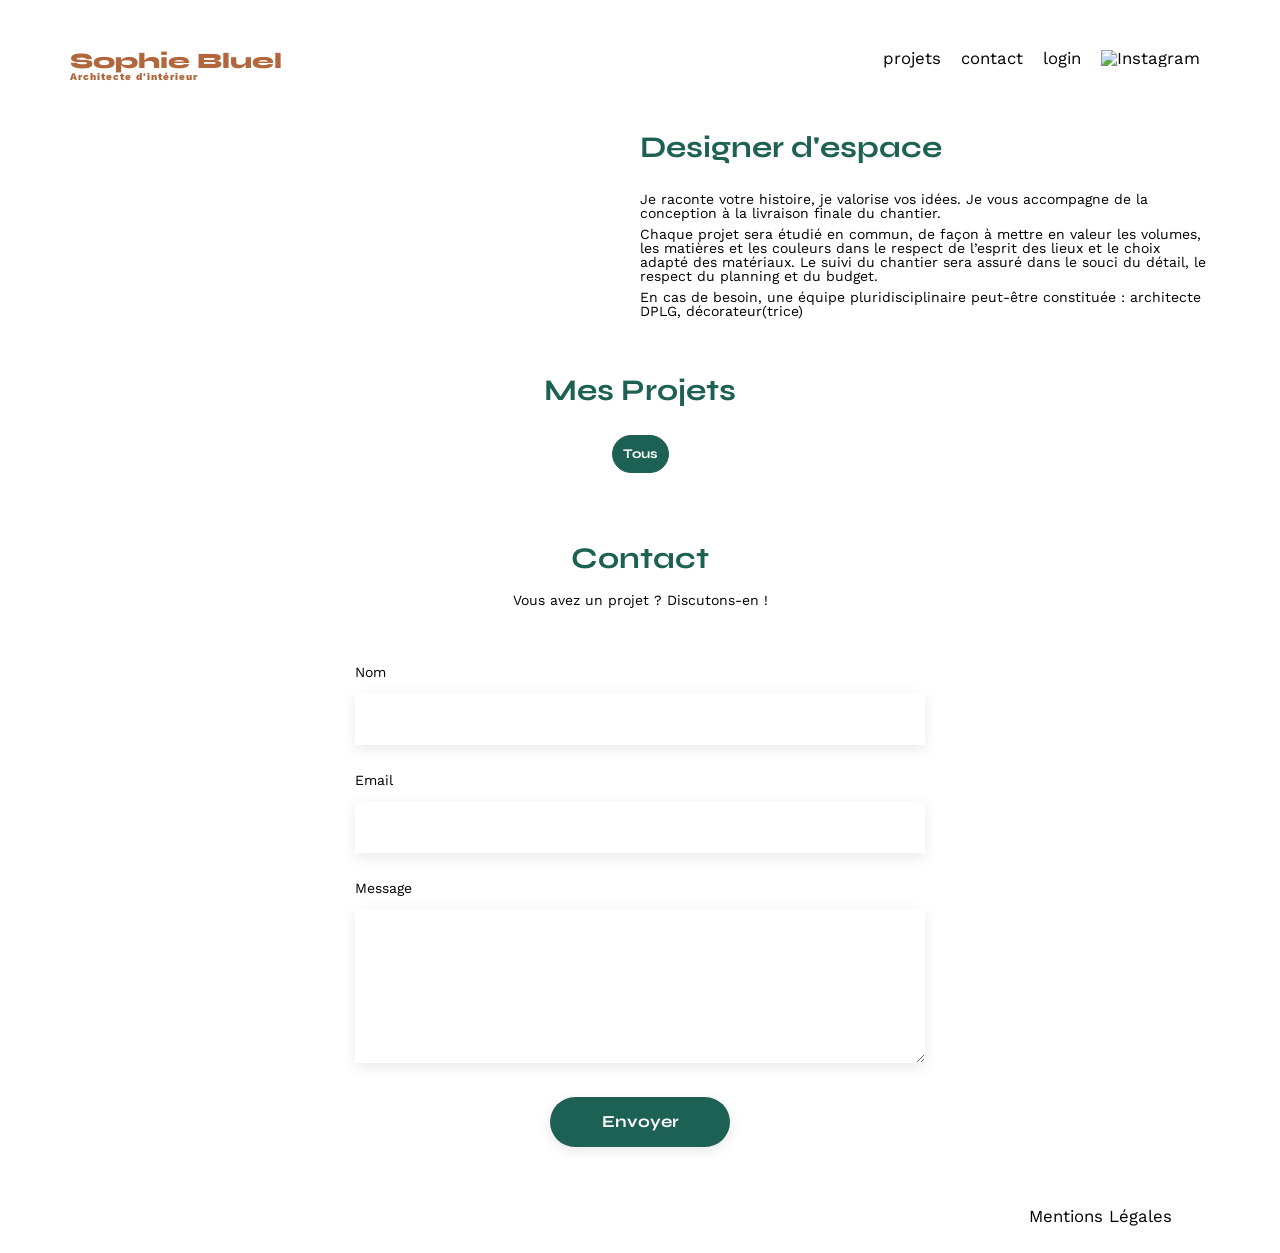
==== FrontEnd/index.html @ ea136ca7 "Added fetched works and categories" ====
<!DOCTYPE html>
<html lang="fr">
  <head>
    <meta charset="UTF-8" />
    <title>Sophie Bluel - Architecte d'intérieur</title>
    <meta name="viewport" content="width=device-width, initial-scale=1.0" />
    <link rel="preconnect" href="https://fonts.googleapis.com" />
    <link rel="preconnect" href="https://fonts.gstatic.com" crossorigin />
    <link
      href="https://fonts.googleapis.com/css2?family=Syne:wght@700;800&family=Work+Sans&display=swap"
      rel="stylesheet"
    />
    <meta name="description" content="" />
    <link rel="stylesheet" href="./assets/style.css" />
    <script src="./assets/scripts.js" defer></script>
  </head>
  <body>
    <header>
      <h1>Sophie Bluel <span>Architecte d'intérieur</span></h1>
      <nav>
        <ul>
          <li>projets</li>
          <li>contact</li>
          <li>login</li>
          <li><img src="./assets/icons/instagram.png" alt="Instagram" /></li>
        </ul>
      </nav>
    </header>
    <main>
      <section id="introduction">
        <figure>
          <img src="./assets/images/sophie-bluel.png" alt="" />
        </figure>
        <article>
          <h2>Designer d'espace</h2>
          <p>
            Je raconte votre histoire, je valorise vos idées. Je vous accompagne
            de la conception à la livraison finale du chantier.
          </p>
          <p>
            Chaque projet sera étudié en commun, de façon à mettre en valeur les
            volumes, les matières et les couleurs dans le respect de l’esprit
            des lieux et le choix adapté des matériaux. Le suivi du chantier
            sera assuré dans le souci du détail, le respect du planning et du
            budget.
          </p>
          <p>
            En cas de besoin, une équipe pluridisciplinaire peut-être constituée
            : architecte DPLG, décorateur(trice)
          </p>
        </article>
      </section>
      <section id="portfolio">
        <h2>Mes Projets</h2>
        <div class="filter-buttons">
          <button id="show_all_works" class="active">Tous</button>
        </div>
        <div class="gallery"></div>
      </section>
      <section id="contact">
        <h2>Contact</h2>
        <p>Vous avez un projet ? Discutons-en !</p>
        <form action="#" method="post">
          <label for="name">Nom</label>
          <input type="text" name="name" id="name" />
          <label for="email">Email</label>
          <input type="email" name="email" id="email" />
          <label for="message">Message</label>
          <textarea name="message" id="message" cols="30" rows="10"></textarea>
          <input type="submit" value="Envoyer" />
        </form>
      </section>
    </main>

    <footer>
      <nav>
        <ul>
          <li>Mentions Légales</li>
        </ul>
      </nav>
    </footer>
  </body>
</html>
---- FrontEnd/assets/style.css ----
/* http://meyerweb.com/eric/tools/css/reset/
   v2.0 | 20110126
   License: none (public domain)
*/

html,
body,
div,
span,
applet,
object,
iframe,
h1,
h2,
h3,
h4,
h5,
h6,
p,
blockquote,
pre,
a,
abbr,
acronym,
address,
big,
cite,
code,
del,
dfn,
em,
img,
ins,
kbd,
q,
s,
samp,
small,
strike,
strong,
sub,
sup,
tt,
var,
b,
u,
i,
center,
dl,
dt,
dd,
ol,
ul,
li,
fieldset,
form,
label,
legend,
table,
caption,
tbody,
tfoot,
thead,
tr,
th,
td,
article,
aside,
canvas,
details,
embed,
figure,
figcaption,
footer,
header,
hgroup,
menu,
nav,
output,
ruby,
section,
summary,
time,
mark,
audio,
video {
  margin: 0;
  padding: 0;
  border: 0;
  font-size: 100%;
  font: inherit;
  vertical-align: baseline;
}
/* HTML5 display-role reset for older browsers */
article,
aside,
details,
figcaption,
figure,
footer,
header,
hgroup,
menu,
nav,
section {
  display: block;
}
body {
  line-height: 1;
}
ol,
ul {
  list-style: none;
}
blockquote,
q {
  quotes: none;
}
blockquote:before,
blockquote:after,
q:before,
q:after {
  content: "";
  content: none;
}
table {
  border-collapse: collapse;
  border-spacing: 0;
}
/** end reset css**/
body {
  max-width: 1140px;
  margin: auto;
  font-family: "Work Sans";
  font-size: 14px;
}
header {
  display: flex;
  justify-content: space-between;
  margin: 50px 0;
}
section {
  margin: 50px 0;
}

h1 {
  display: flex;
  flex-direction: column;
  font-family: "Syne";
  font-size: 22px;
  font-weight: 800;
  color: #b1663c;
}

h1 > span {
  font-family: "Work Sans";
  font-size: 10px;
  letter-spacing: 0.1em;
}

h2 {
  font-family: "Syne";
  font-weight: 700;
  font-size: 30px;
  color: #1d6154;
}
nav ul {
  display: flex;
  align-items: center;
  list-style-type: none;
}
nav li {
  padding: 0 10px;
  font-size: 1.2em;
}

li:hover {
  color: #b1663c;
}
#introduction {
  display: flex;
  align-items: center;
}
#introduction figure {
  flex: 1;
}
#introduction img {
  display: block;
  margin: auto;
  width: 80%;
}

#introduction article {
  flex: 1;
}
#introduction h2 {
  margin-bottom: 1em;
}

#introduction p {
  margin-bottom: 0.5em;
}
#portfolio h2 {
  text-align: center;
  margin-bottom: 1em;
}
.gallery {
  width: 100%;
  display: grid;
  grid-template-columns: 1fr 1fr 1fr;
  grid-column-gap: 20px;
  grid-row-gap: 20px;
}

.gallery img {
  width: 100%;
}
#contact {
  width: 50%;
  margin: auto;
}
#contact > * {
  text-align: center;
}
#contact h2 {
  margin-bottom: 20px;
}
#contact form {
  text-align: left;
  margin-top: 30px;
  display: flex;
  flex-direction: column;
}

#contact input {
  height: 50px;
  font-size: 1.2em;
  border: none;
  box-shadow: 0px 4px 14px rgba(0, 0, 0, 0.09);
}
#contact label {
  margin: 2em 0 1em 0;
}
#contact textarea {
  border: none;
  box-shadow: 0px 4px 14px rgba(0, 0, 0, 0.09);
}

input[type="submit"] {
  font-family: "Syne";
  font-weight: 700;
  color: white;
  background-color: #1d6154;
  margin: 2em auto;
  width: 180px;
  text-align: center;
  border-radius: 60px;
}

footer nav ul {
  display: flex;
  justify-content: flex-end;
  margin: 2em;
}

.filter-buttons {
  display: flex;
  justify-content: center;
  align-items: center;
  margin: 20px 0;
  gap: 10px;
}
.filter-buttons button {
  border: none;
  padding: 10px;
  cursor: pointer;
  border-radius: 60px;
  border: 1px solid #1d6154;
  background-color: transparent;
  font-family: "Syne";
  font-weight: bold;
  color: #1d6154;
}
.filter-buttons button.active {
  background-color: #1d6154;
  color: white;
}
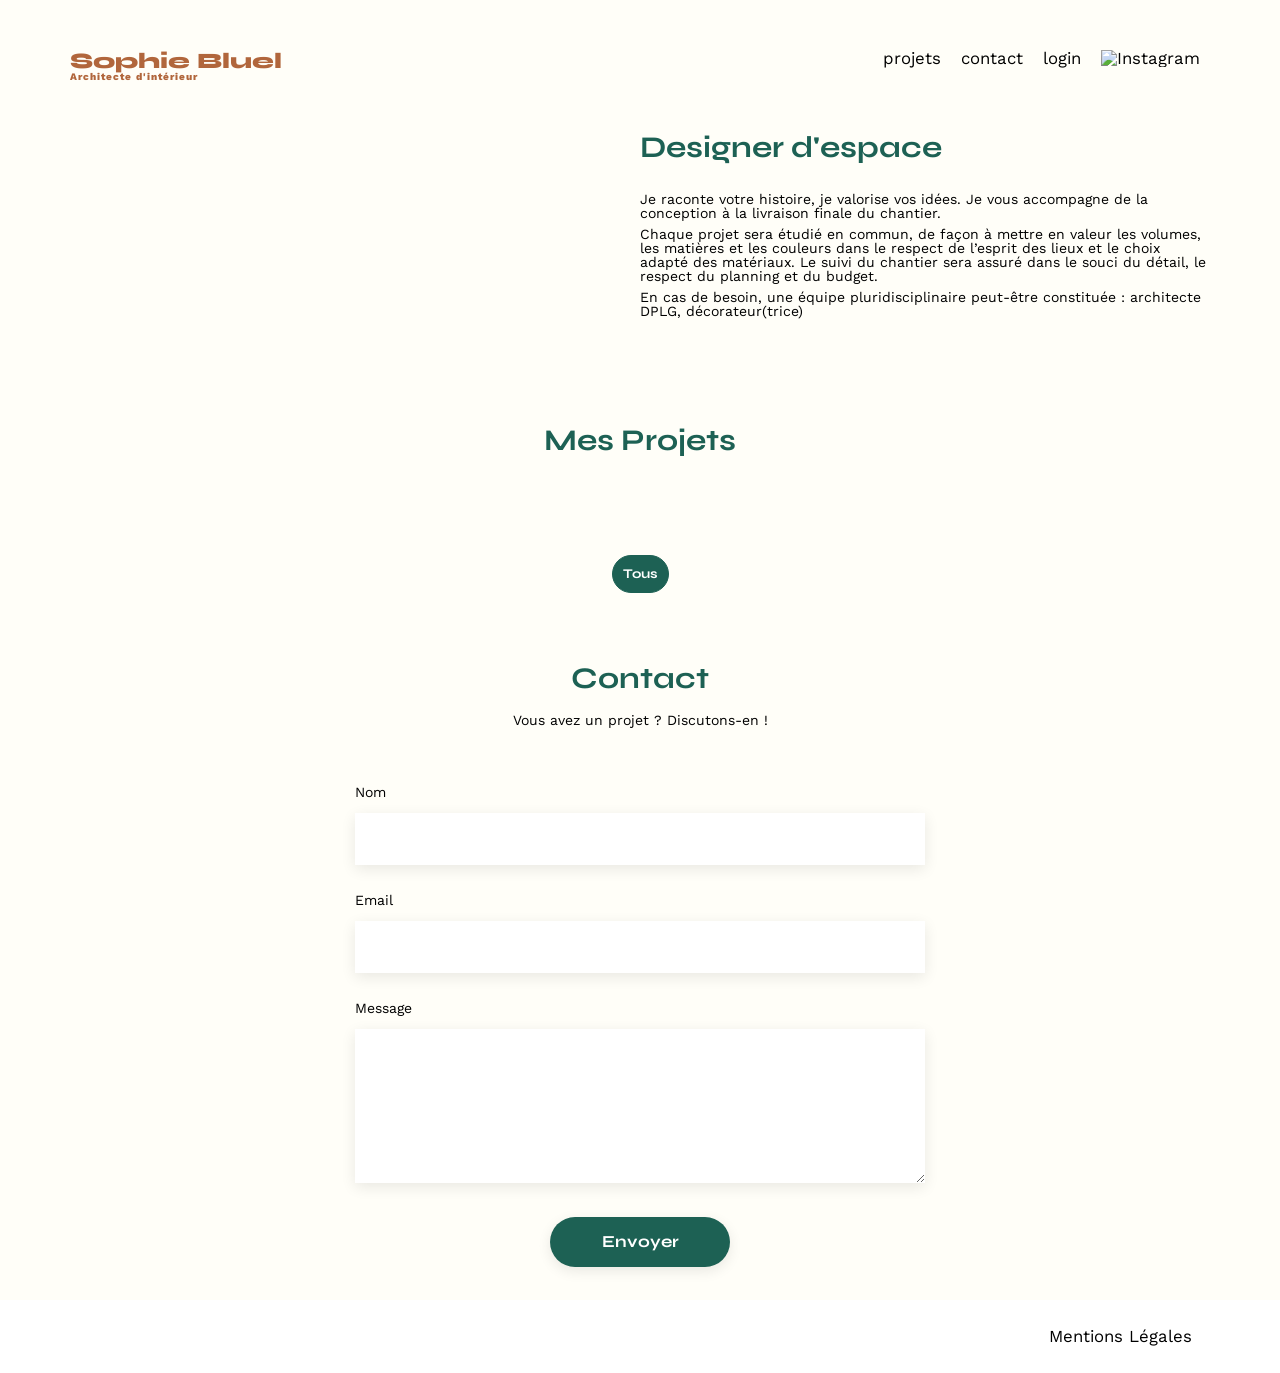
==== commit 32e52aca: "Added login + Fixed footer to fit figma" ====
--- a/FrontEnd/index.html
+++ b/FrontEnd/index.html
@@ -4,6 +4,13 @@
     <meta charset="UTF-8" />
     <title>Sophie Bluel - Architecte d'intérieur</title>
     <meta name="viewport" content="width=device-width, initial-scale=1.0" />
+    <link
+      rel="stylesheet"
+      href="https://cdnjs.cloudflare.com/ajax/libs/font-awesome/6.2.1/css/all.min.css"
+      integrity="sha512-MV7K8+y+gLIBoVD59lQIYicR65iaqukzvf/nwasF0nqhPay5w/9lJmVM2hMDcnK1OnMGCdVK+iQrJ7lzPJQd1w=="
+      crossorigin="anonymous"
+      referrerpolicy="no-referrer"
+    />
     <link rel="preconnect" href="https://fonts.googleapis.com" />
     <link rel="preconnect" href="https://fonts.gstatic.com" crossorigin />
     <link
@@ -12,66 +19,82 @@
     />
     <meta name="description" content="" />
     <link rel="stylesheet" href="./assets/style.css" />
-    <script src="./assets/scripts.js" defer></script>
+    <script src="./assets/scripts/scripts.js" defer></script>
+    <script src="./assets/scripts/main.js" defer></script>
   </head>
   <body>
-    <header>
-      <h1>Sophie Bluel <span>Architecte d'intérieur</span></h1>
-      <nav>
-        <ul>
-          <li>projets</li>
-          <li>contact</li>
-          <li>login</li>
-          <li><img src="./assets/icons/instagram.png" alt="Instagram" /></li>
-        </ul>
-      </nav>
-    </header>
-    <main>
-      <section id="introduction">
-        <figure>
-          <img src="./assets/images/sophie-bluel.png" alt="" />
-        </figure>
-        <article>
-          <h2>Designer d'espace</h2>
-          <p>
-            Je raconte votre histoire, je valorise vos idées. Je vous accompagne
-            de la conception à la livraison finale du chantier.
-          </p>
-          <p>
-            Chaque projet sera étudié en commun, de façon à mettre en valeur les
-            volumes, les matières et les couleurs dans le respect de l’esprit
-            des lieux et le choix adapté des matériaux. Le suivi du chantier
-            sera assuré dans le souci du détail, le respect du planning et du
-            budget.
-          </p>
-          <p>
-            En cas de besoin, une équipe pluridisciplinaire peut-être constituée
-            : architecte DPLG, décorateur(trice)
-          </p>
-        </article>
-      </section>
-      <section id="portfolio">
-        <h2>Mes Projets</h2>
-        <div class="filter-buttons">
-          <button id="show_all_works" class="active">Tous</button>
-        </div>
-        <div class="gallery"></div>
-      </section>
-      <section id="contact">
-        <h2>Contact</h2>
-        <p>Vous avez un projet ? Discutons-en !</p>
-        <form action="#" method="post">
-          <label for="name">Nom</label>
-          <input type="text" name="name" id="name" />
-          <label for="email">Email</label>
-          <input type="email" name="email" id="email" />
-          <label for="message">Message</label>
-          <textarea name="message" id="message" cols="30" rows="10"></textarea>
-          <input type="submit" value="Envoyer" />
-        </form>
-      </section>
-    </main>
-
+    <div class="edition-mode">
+      <i class="far fa-pen-to-square"></i> Mode Édition
+    </div>
+    <div class="container">
+      <header>
+        <h1>Sophie Bluel <span>Architecte d'intérieur</span></h1>
+        <nav>
+          <ul>
+            <li>projets</li>
+            <li>contact</li>
+            <li id="login"><a href="./login.html">login</a></li>
+            <li id="logout"><a href="#" onclick="logout()">logout</a></li>
+            <li><img src="./assets/icons/instagram.png" alt="Instagram" /></li>
+          </ul>
+        </nav>
+      </header>
+      <main>
+        <section id="introduction">
+          <figure>
+            <img src="./assets/images/sophie-bluel.png" alt="" />
+          </figure>
+          <article>
+            <h2>Designer d'espace</h2>
+            <p>
+              Je raconte votre histoire, je valorise vos idées. Je vous
+              accompagne de la conception à la livraison finale du chantier.
+            </p>
+            <p>
+              Chaque projet sera étudié en commun, de façon à mettre en valeur
+              les volumes, les matières et les couleurs dans le respect de
+              l’esprit des lieux et le choix adapté des matériaux. Le suivi du
+              chantier sera assuré dans le souci du détail, le respect du
+              planning et du budget.
+            </p>
+            <p>
+              En cas de besoin, une équipe pluridisciplinaire peut-être
+              constituée : architecte DPLG, décorateur(trice)
+            </p>
+          </article>
+        </section>
+        <section id="portfolio">
+          <div class="section-header">
+            <h2>Mes Projets</h2>
+            <span class="edition-option">
+              <i class="far fa-pen-to-square"></i>modifier
+            </span>
+          </div>
+          <div class="filter-buttons">
+            <button id="show_all_works" class="active">Tous</button>
+          </div>
+          <div class="gallery"></div>
+        </section>
+        <section id="contact">
+          <h2>Contact</h2>
+          <p>Vous avez un projet ? Discutons-en !</p>
+          <form action="#" method="post">
+            <label for="name">Nom</label>
+            <input type="text" name="name" id="name" />
+            <label for="email">Email</label>
+            <input type="email" name="email" id="email" />
+            <label for="message">Message</label>
+            <textarea
+              name="message"
+              id="message"
+              cols="30"
+              rows="10"
+            ></textarea>
+            <input type="submit" value="Envoyer" />
+          </form>
+        </section>
+      </main>
+    </div>
     <footer>
       <nav>
         <ul>
--- a/FrontEnd/assets/style.css
+++ b/FrontEnd/assets/style.css
@@ -128,12 +128,6 @@
   border-spacing: 0;
 }
 /** end reset css**/
-body {
-  max-width: 1140px;
-  margin: auto;
-  font-family: "Work Sans";
-  font-size: 14px;
-}
 header {
   display: flex;
   justify-content: space-between;
@@ -255,6 +249,11 @@
   width: 180px;
   text-align: center;
   border-radius: 60px;
+  cursor: pointer;
+}
+
+input[type="submit"]:hover {
+  background-color: #0e2f28;
 }
 
 footer nav ul {
@@ -285,3 +284,126 @@
   background-color: #1d6154;
   color: white;
 }
+#login-form {
+  width: 300px;
+  margin: 100px auto;
+  display: flex;
+  flex-direction: column;
+  align-items: center;
+  color: #3d3d3d;
+}
+#login-form h2 {
+  margin-bottom: 20px;
+}
+#login-form input {
+  margin-bottom: 20px;
+  height: 40px;
+  font-size: 1em;
+  padding: 0;
+  border: 0;
+  box-shadow: 0px 4px 14px rgba(0, 0, 0, 0.09);
+  width: 100%;
+}
+#login-form label {
+  align-self: flex-start;
+  margin-bottom: 5px;
+  font-size: 14px;
+  font-family: "Work Sans";
+  font-weight: bold;
+}
+#login-form button {
+  font-family: "Syne";
+  font-weight: bold;
+  color: white;
+  background-color: #1d6154;
+  border: none;
+  border-radius: 60px;
+  cursor: pointer;
+  padding: 10px;
+  width: 60%;
+  font-size: 14px;
+  margin-bottom: 10px;
+}
+#login-form button:hover {
+  background-color: #0e2f28;
+}
+#login-form a {
+  margin-top: 10px;
+}
+body {
+  background-color: #fffef8;
+  min-height: 100vh;
+  box-sizing: border-box;
+  font-family: "Work Sans";
+  font-size: 14px;
+  display: flex;
+  flex-direction: column;
+  justify-content: space-between;
+}
+.container {
+  max-width: 1140px;
+  margin: 0 auto;
+  width: 100%;
+}
+footer {
+  width: 100%;
+  background: white;
+  padding-right: 50px;
+  box-sizing: border-box;
+}
+li.selected {
+  font-weight: bold;
+}
+nav li a {
+  text-decoration: none;
+  color: inherit;
+}
+#error-message {
+  color: red;
+}
+.edition-mode {
+  background-color: black;
+  color: white;
+  height: 100px;
+  justify-content: center;
+  align-items: center;
+  display: none;
+}
+.edition-mode i {
+  color: white;
+  margin-right: 10px;
+  width: 15px;
+  height: 15px;
+}
+.section-header {
+  display: flex;
+  justify-content: center;
+  align-items: center;
+  margin: 100px 0;
+}
+.section-header h2 {
+  margin: 0 !important;
+}
+.edition-option {
+  margin-left: 20px;
+  display: none;
+  cursor: pointer;
+}
+.edition-option i {
+  margin-right: 5px;
+}
+#logout {
+  display: none;
+}
+.edition-mode-active .edition-mode,
+.edition-mode-active .edition-option {
+  display: flex !important;
+}
+
+.edition-mode-active .filter-buttons,
+.edition-mode-active #login {
+  display: none !important;
+}
+.edition-mode-active #logout {
+  display: block !important;
+}
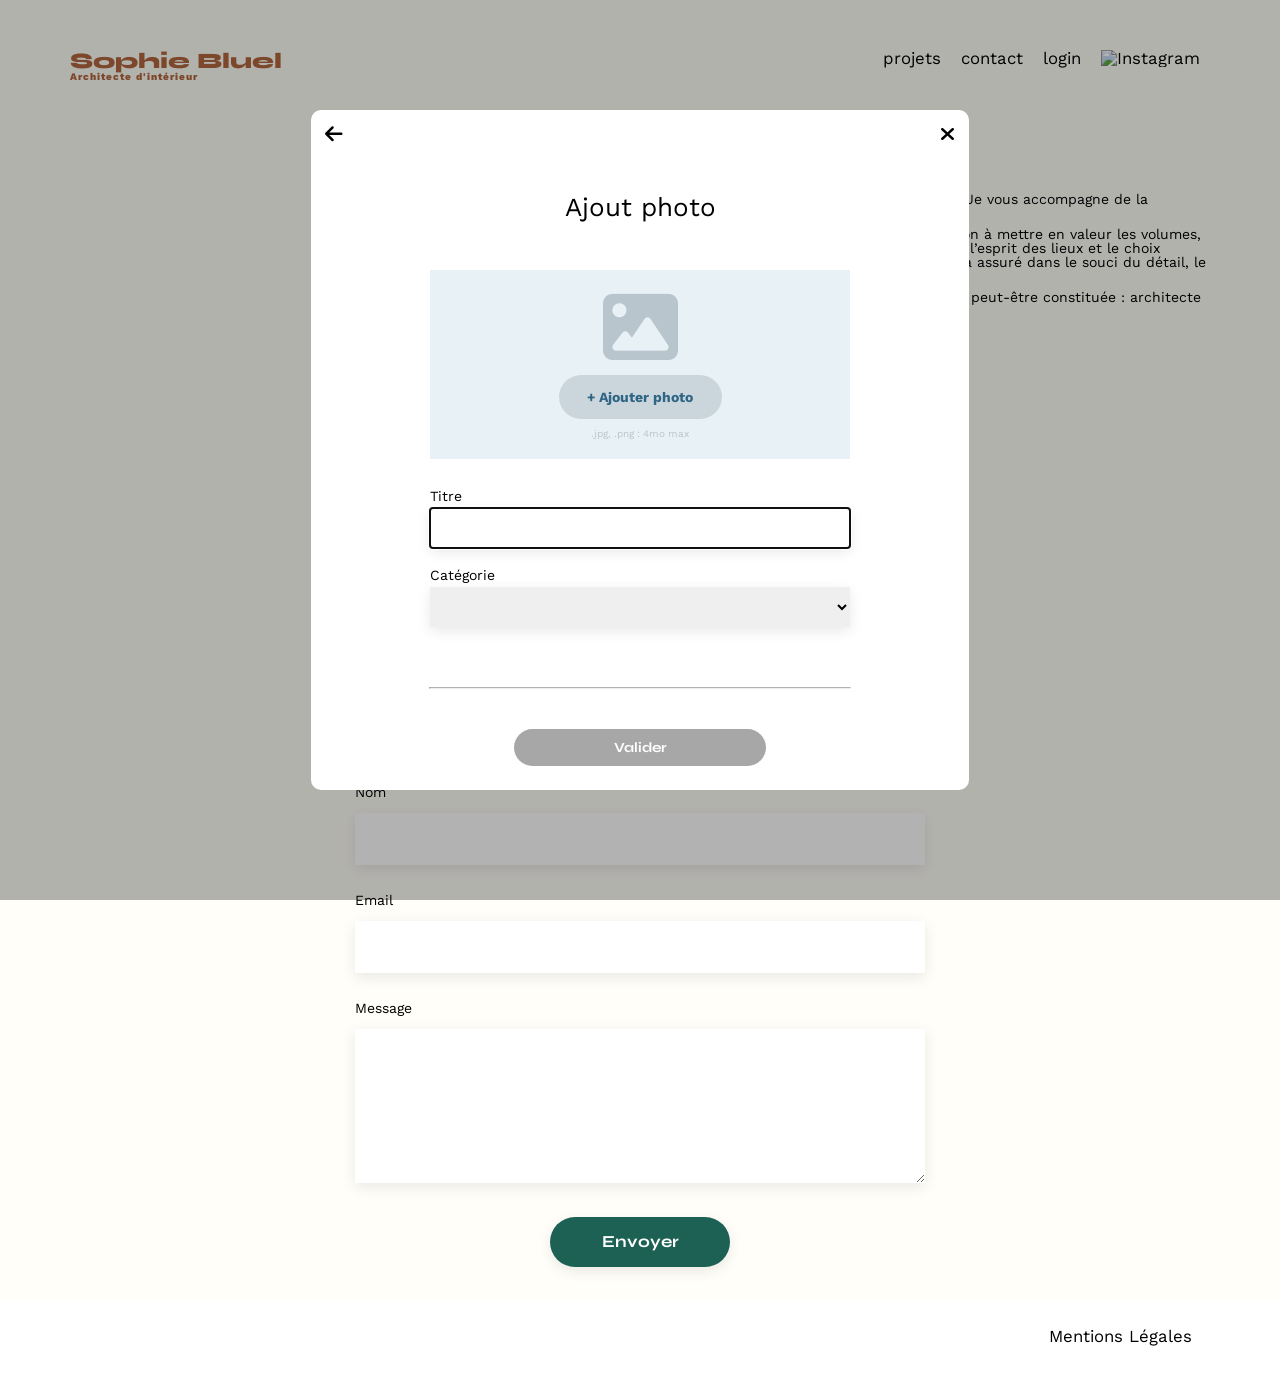
==== commit 1db795c2: "Added Modal to add and delete works" ====
--- a/FrontEnd/index.html
+++ b/FrontEnd/index.html
@@ -66,7 +66,7 @@
         <section id="portfolio">
           <div class="section-header">
             <h2>Mes Projets</h2>
-            <span class="edition-option">
+            <span class="open-editor-modal">
               <i class="far fa-pen-to-square"></i>modifier
             </span>
           </div>
@@ -102,5 +102,45 @@
         </ul>
       </nav>
     </footer>
+    <dialog id="editor-modal">
+      <div class="modal-container photo-mode">
+        <div class="modal-nav">
+          <i class="fa-solid fa-times close-editor-modal"></i>
+          <i class="fa-solid fa-arrow-left back-button"></i>
+        </div>
+        <div class="modal-body modal-gallery">
+          <h3>Galerie photo</h3>
+          <div class="modal-gallery-main"></div>
+          <hr />
+          <div id="delete-message"></div>
+          <button class="add-photo-button">Ajouter une photo</button>
+        </div>
+        <form id="add-photo-form" class="modal-body modal-add-photo">
+          <h3>Ajout photo</h3>
+          <div class="modal-gallery"></div>
+          <label id="drop-zone" for="image-input">
+            <i class="fa-solid fa-image"></i>
+            <div class="button">+ Ajouter photo</div>
+            .jpg, .png : 4mo max
+          </label>
+          <input
+            type="file"
+            name="image"
+            id="image-input"
+            accept=".jpg, .png"
+            required
+          />
+          <label for="title-input">Titre</label>
+          <input type="text" name="title" id="title-input" required />
+          <label for="category-selector">Catégorie</label>
+          <select name="category" id="category-selector" required>
+            <option value=""></option>
+          </select>
+          <hr />
+          <div id="upload-message"></div>
+          <button type="submit" id="add-photo-submit" disabled>Valider</button>
+        </form>
+      </div>
+    </dialog>
   </body>
 </html>
--- a/FrontEnd/assets/style.css
+++ b/FrontEnd/assets/style.css
@@ -208,6 +208,9 @@
 
 .gallery img {
   width: 100%;
+  max-height: 500px;
+  object-fit: cover;
+  height: 100%;
 }
 #contact {
   width: 50%;
@@ -295,7 +298,9 @@
 #login-form h2 {
   margin-bottom: 20px;
 }
-#login-form input {
+#login-form input,
+#add-photo-form input,
+#add-photo-form select {
   margin-bottom: 20px;
   height: 40px;
   font-size: 1em;
@@ -304,14 +309,15 @@
   box-shadow: 0px 4px 14px rgba(0, 0, 0, 0.09);
   width: 100%;
 }
-#login-form label {
+#login-form label,
+#add-photo-form label {
   align-self: flex-start;
   margin-bottom: 5px;
   font-size: 14px;
   font-family: "Work Sans";
-  font-weight: bold;
-}
-#login-form button {
+}
+#login-form button,
+#editor-modal button {
   font-family: "Syne";
   font-weight: bold;
   color: white;
@@ -324,7 +330,8 @@
   font-size: 14px;
   margin-bottom: 10px;
 }
-#login-form button:hover {
+#login-form button:hover,
+#editor-modal button:hover {
   background-color: #0e2f28;
 }
 #login-form a {
@@ -384,19 +391,19 @@
 .section-header h2 {
   margin: 0 !important;
 }
-.edition-option {
+.open-editor-modal {
   margin-left: 20px;
   display: none;
   cursor: pointer;
 }
-.edition-option i {
+.open-editor-modal i {
   margin-right: 5px;
 }
 #logout {
   display: none;
 }
 .edition-mode-active .edition-mode,
-.edition-mode-active .edition-option {
+.edition-mode-active .open-editor-modal {
   display: flex !important;
 }
 
@@ -407,3 +414,131 @@
 .edition-mode-active #logout {
   display: block !important;
 }
+dialog::backdrop {
+  background: rgba(0, 0, 0, 0.3);
+}
+dialog {
+  background: white;
+  border-radius: 10px;
+  border: 0;
+}
+#editor-modal {
+  width: 630px;
+}
+#editor-modal i {
+  cursor: pointer;
+  font-size: 20px;
+}
+.modal-body {
+  display: flex;
+  flex-direction: column;
+  align-items: center;
+  margin: auto;
+  width: 420px;
+}
+.modal-body h3 {
+  font-family: "Work Sans";
+  font-weight: 400;
+  font-size: 26px;
+  text-align: center;
+  margin: 50px 0;
+}
+.modal-body hr {
+  width: 100%;
+  margin: 40px 0;
+  border-top: 1px solid #b3b3b3;
+}
+.modal-nav {
+  display: flex;
+  flex-direction: row-reverse;
+  justify-content: space-between;
+  align-items: center;
+}
+.modal-container .modal-add-photo,
+.modal-container .back-button {
+  display: none;
+}
+.modal-container.photo-mode .modal-add-photo {
+  display: flex !important;
+}
+.modal-container.photo-mode .back-button {
+  display: block !important;
+}
+.modal-container.photo-mode .modal-gallery {
+  display: none !important;
+}
+.modal-gallery-main {
+  display: grid;
+  grid-template-columns: repeat(5, 1fr);
+  gap: 10px;
+}
+.modal-gallery-main img {
+  object-fit: cover;
+  width: 100%;
+  max-height: 100px;
+  height: 100%;
+}
+.modal-gallery-main figure {
+  position: relative;
+}
+.modal-gallery-main .delete-icon {
+  position: absolute;
+  top: 5px;
+  right: 5px;
+  background: black;
+  color: white;
+  padding: 4px;
+  cursor: pointer;
+  font-size: 10px !important;
+}
+#drop-zone {
+  background-color: #e8f1f6;
+  display: flex;
+  flex-direction: column;
+  align-items: center;
+  gap: 10px;
+  color: #b9c5cc;
+  width: 100%;
+  padding: 20px;
+  box-sizing: border-box;
+  font-family: "Work Sans" !important;
+  font-size: 10px !important;
+  margin-bottom: 30px !important;
+}
+#drop-zone .button {
+  border: none;
+  padding: 15px;
+  cursor: pointer;
+  border-radius: 50px;
+  background-color: #cbd6dc;
+  font-family: "Work Sans";
+  font-size: 14px;
+  font-weight: bold;
+  color: #306685;
+  width: 35%;
+  text-align: center;
+}
+#drop-zone .button:hover {
+  background-color: #b9c5cc;
+}
+#drop-zone i {
+  font-size: 75px;
+  color: #b9c5cc;
+}
+#drop-zone img {
+  max-height: 200px;
+  max-width: 420px;
+  object-fit: contain;
+  margin: -20px 0;
+}
+#add-photo-form input[type="file"] {
+  display: none;
+}
+#add-photo-form button:disabled {
+  background-color: #a7a7a7;
+}
+#upload-message,
+#delete-message {
+  margin-top: -15px;
+  margin-bottom: 15px;
+}
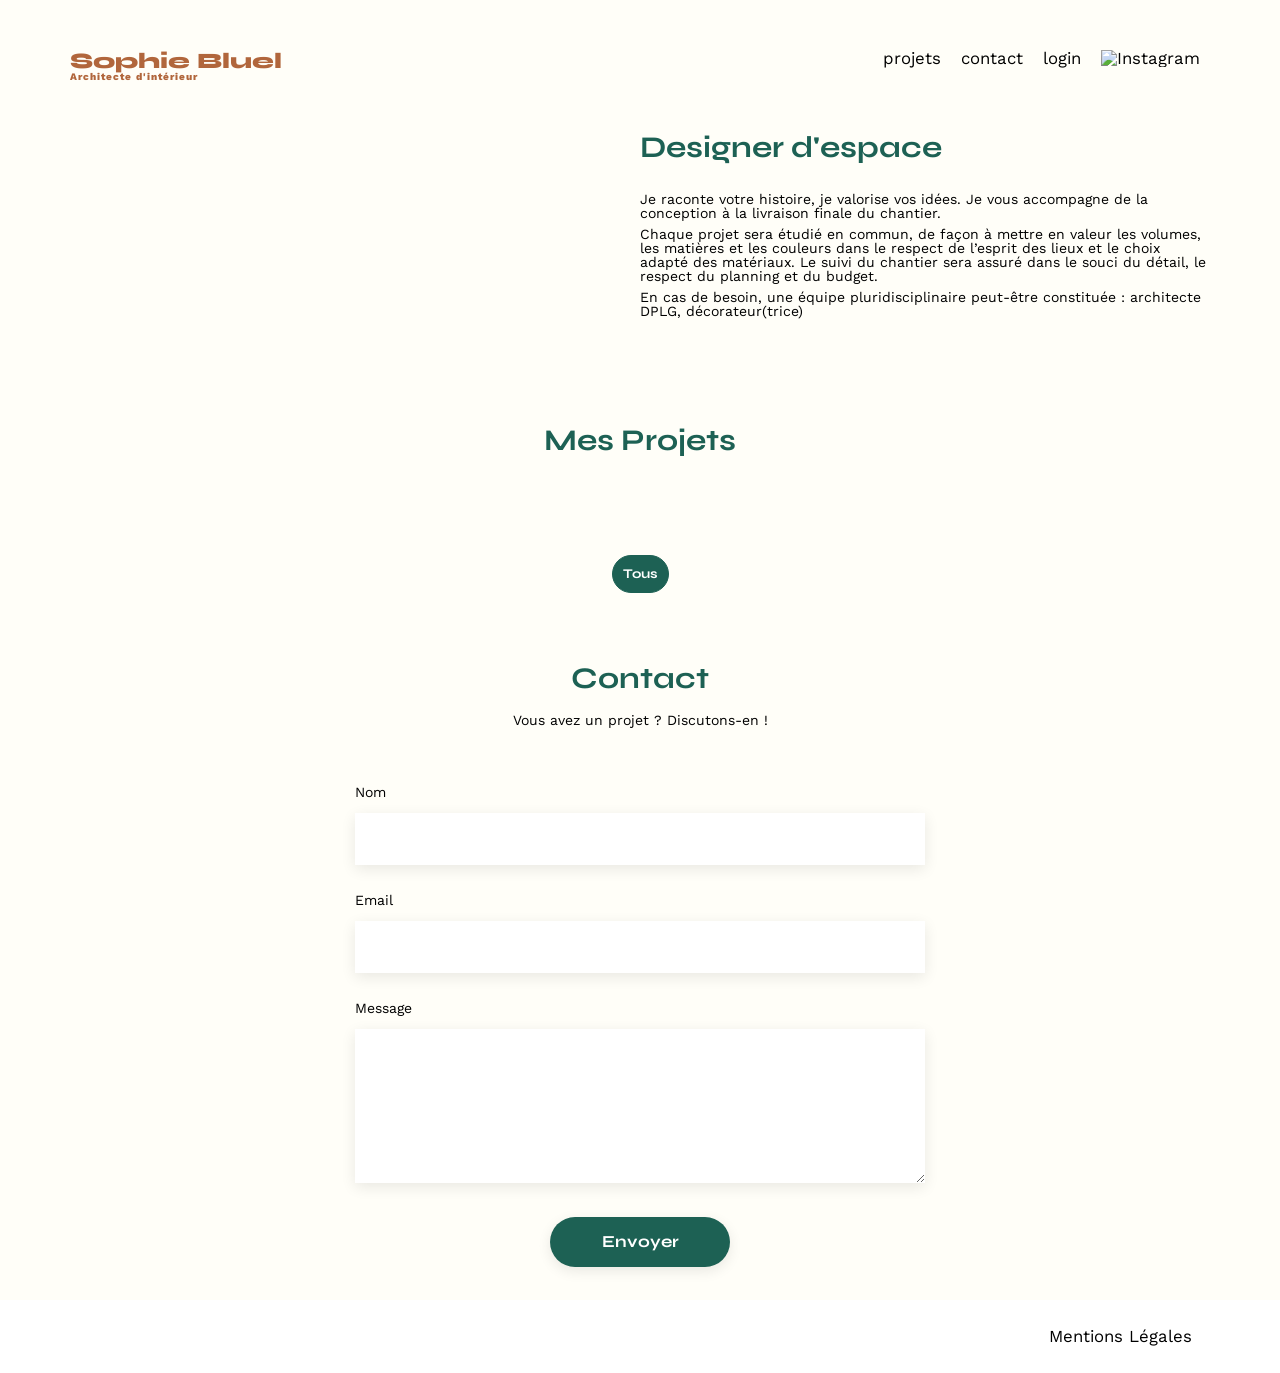
==== commit e29769eb: "Removed some stuff that was used for testing" ====
--- a/FrontEnd/index.html
+++ b/FrontEnd/index.html
@@ -103,7 +103,7 @@
       </nav>
     </footer>
     <dialog id="editor-modal">
-      <div class="modal-container photo-mode">
+      <div class="modal-container">
         <div class="modal-nav">
           <i class="fa-solid fa-times close-editor-modal"></i>
           <i class="fa-solid fa-arrow-left back-button"></i>
